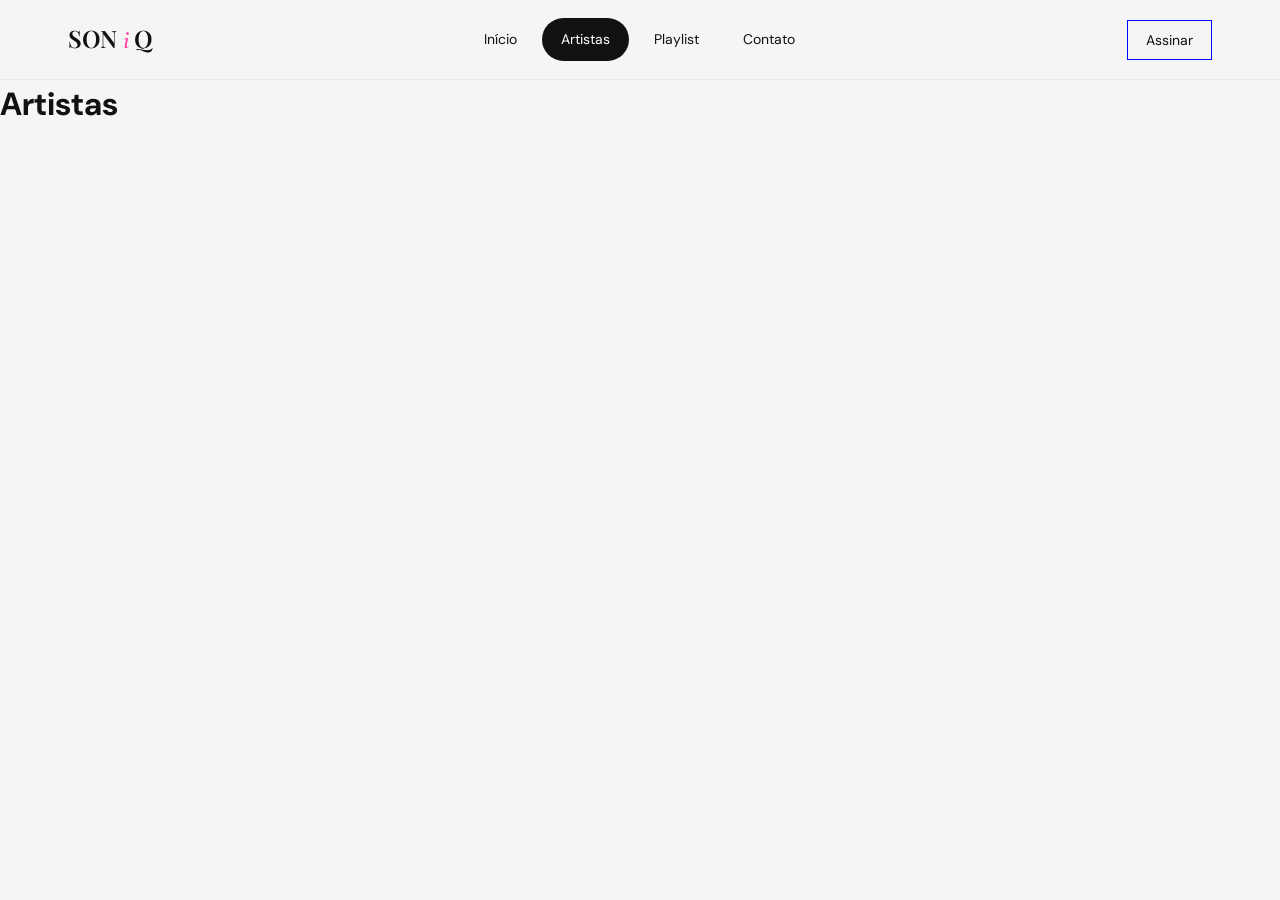
==== pages/artists.html @ d78ef084 "feat(header): add reusable navigation header component" ====
<!DOCTYPE html>
<html lang="pt-BR">
<head>
  <meta charset="UTF-8">
  <meta name="viewport" content="width=device-width, initial-scale=1.0">
  <title>SONIQ - Música que fica com você</title>
  <link rel="stylesheet" href="../styles/index.css">
</head>
<body>
  <app-header current="artistas"></app-header>

  <h1>Artistas</h1>

  <script type="module" src="../js/components/app-header.js"></script>
</body>
</html>
---- styles/index.css ----
@import url('https://fonts.googleapis.com/css2?family=Bebas+Neue&family=Cormorant+Garamond:ital,wght@0,300..700;1,300..700&family=DM+Sans:ital,opsz,wght@0,9..40,100..1000;1,9..40,100..1000&family=Playfair+Display:ital,wght@0,400..900;1,400..900&display=swap');

@import url(./base/reset.css);
@import url(./base/variables.css);

@import url(./global.css);

@import url(./layouts/header.css);

@import url(./utilities/responsive.css);
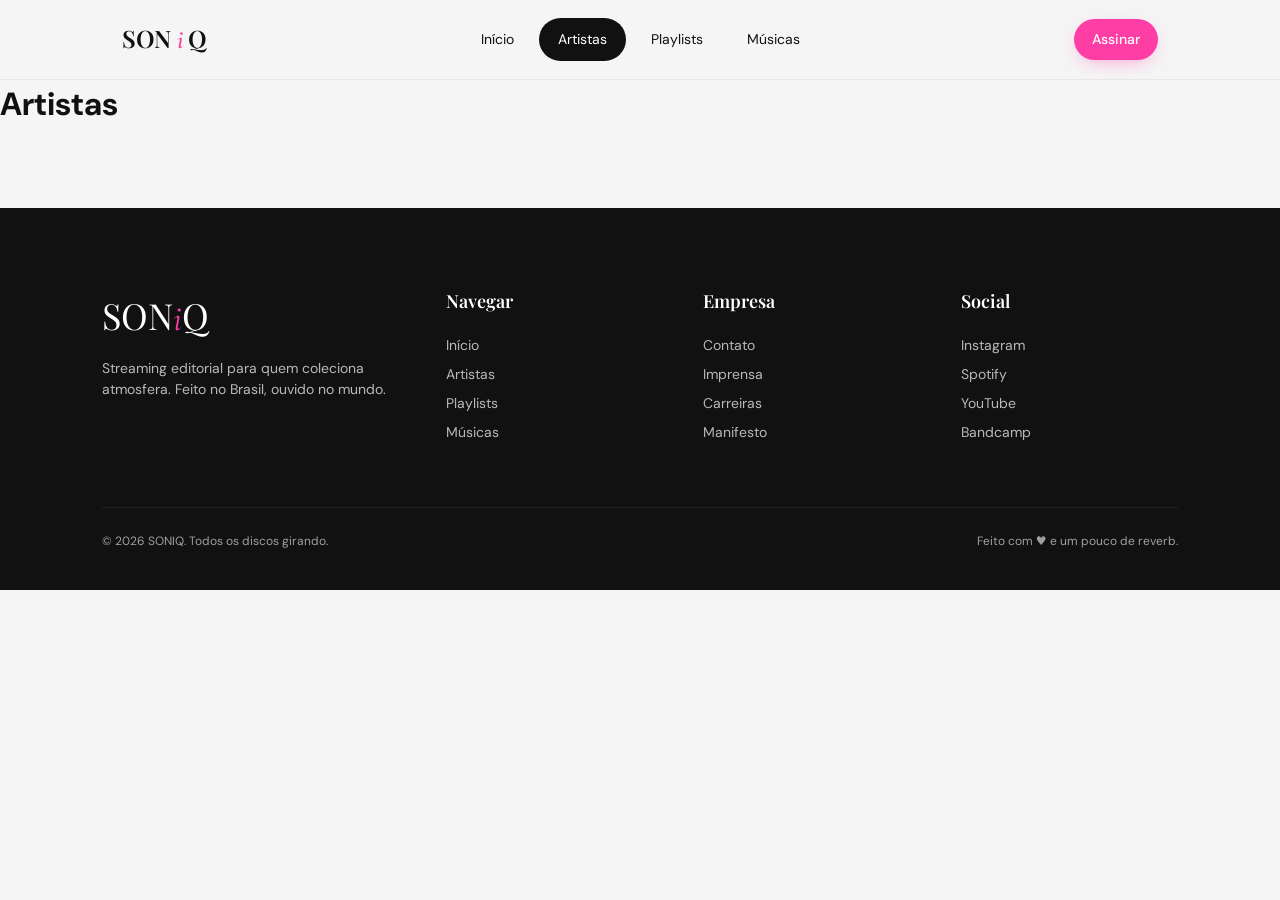
==== commit da0a2b22: "Merge pull request #5 from mdouracyfreire/develop Develop" ====
--- a/pages/artists.html
+++ b/pages/artists.html
@@ -7,10 +7,11 @@
   <link rel="stylesheet" href="../styles/index.css">
 </head>
 <body>
-  <app-header current="artistas"></app-header>
+  <app-header current="artists"></app-header>
 
   <h1>Artistas</h1>
 
-  <script type="module" src="../js/components/app-header.js"></script>
+  <app-footer></footer>
+  <script type="module" src="../js/main.js"></script>
 </body>
 </html>
--- a/styles/index.css
+++ b/styles/index.css
@@ -5,6 +5,18 @@
 
 @import url(./global.css);
 
+@import url(./components/button.css);
+@import url(./components/card.css);
+@import url(./components/section.css);
+@import url(./components/carousel.css);
+
 @import url(./layouts/header.css);
+@import url(./layouts/hero.css);
+@import url(./layouts/about.css);
+@import url(./layouts/benefits.css);
+@import url(./layouts/testimonials.css);
+@import url(./layouts/cta.css);
+@import url(./layouts/footer.css);
 
-@import url(./utilities/responsive.css);+@import url(./utilities/responsive.css);
+@import url(./utilities/animations.css);
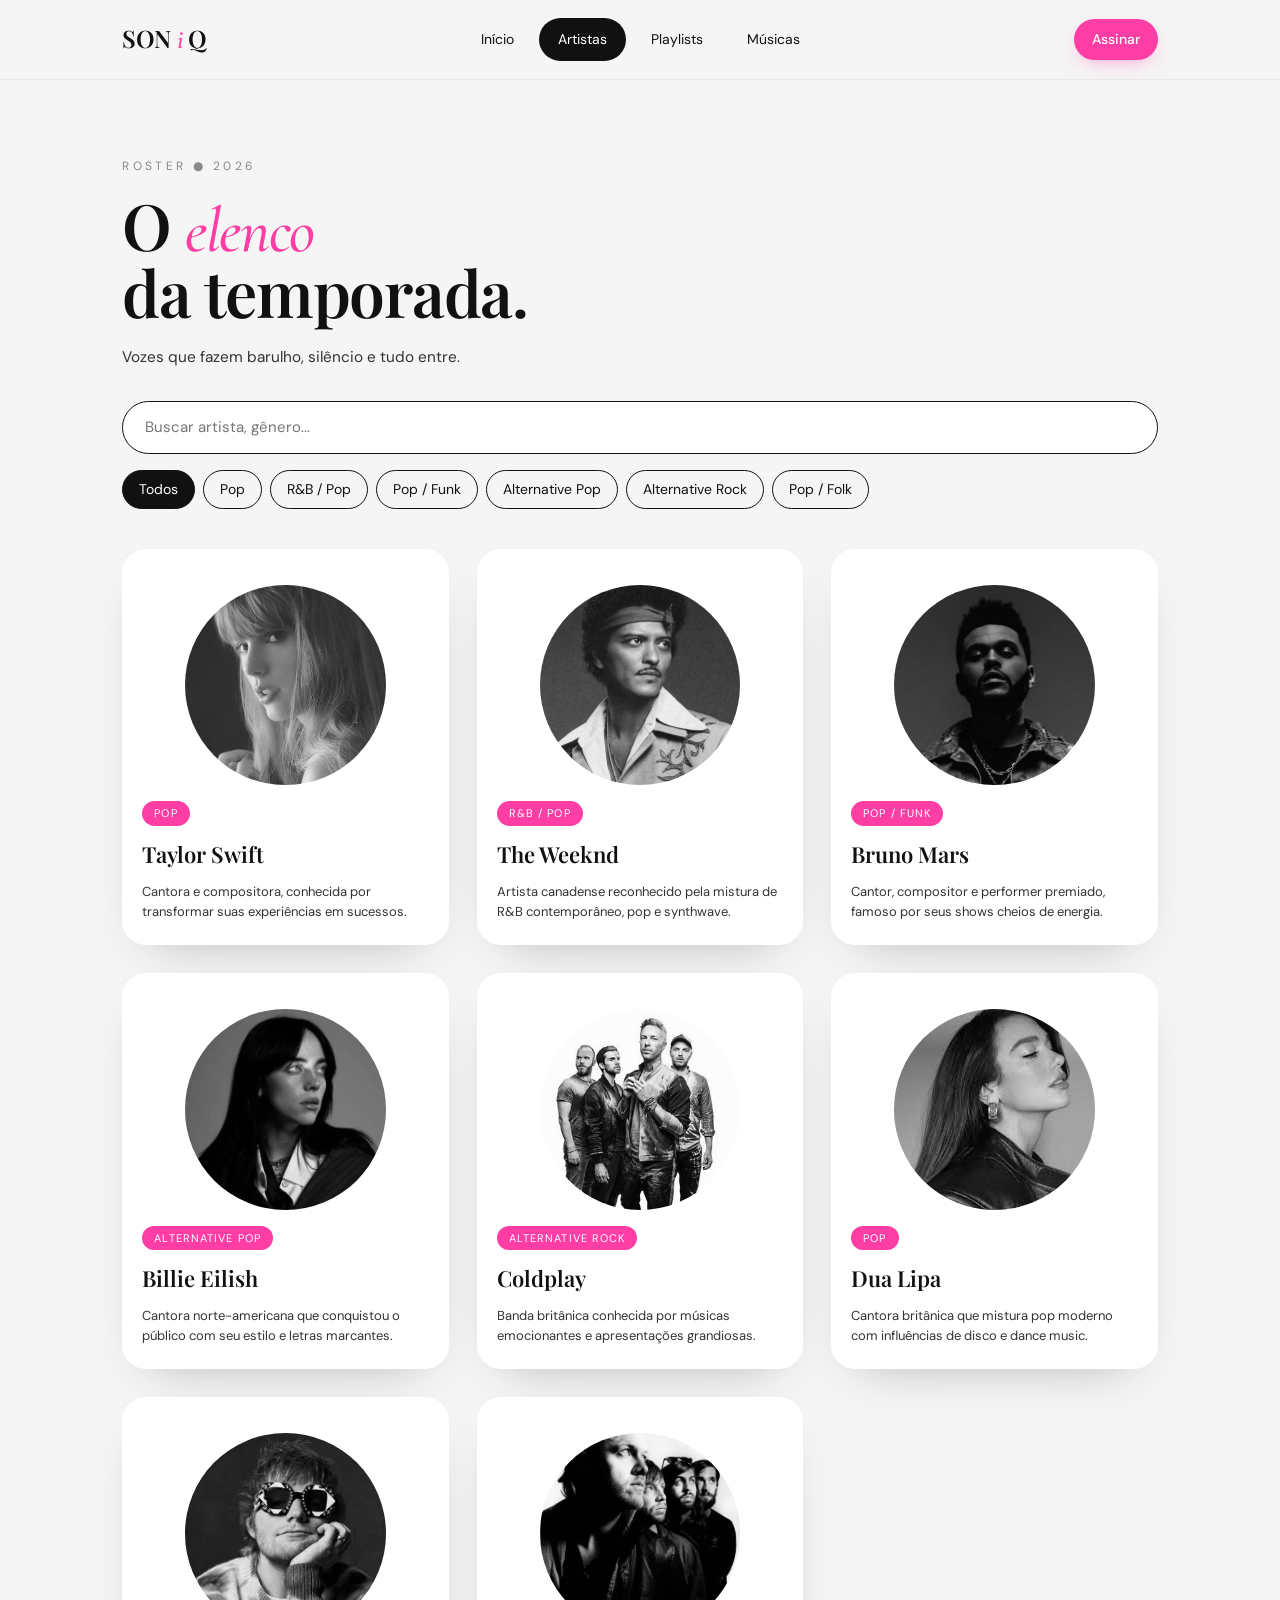
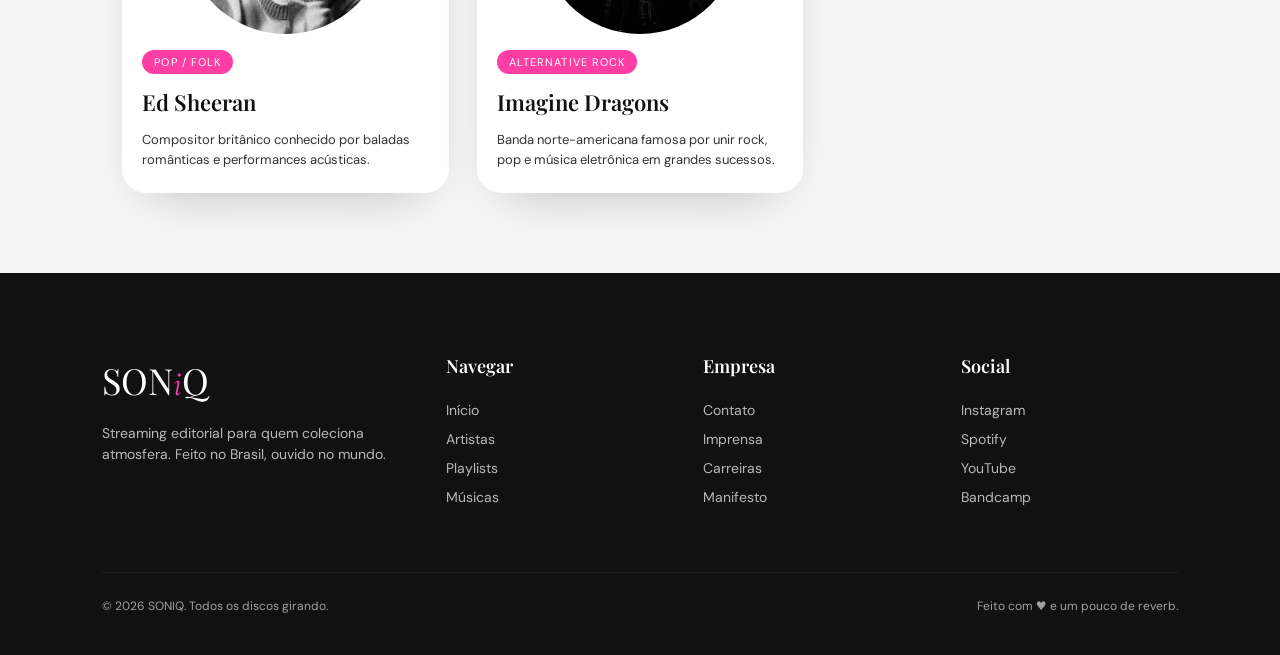
==== commit eb8db286: "feat(artists): add searchable and filterable artists page" ====
--- a/pages/artists.html
+++ b/pages/artists.html
@@ -9,7 +9,23 @@
 <body>
   <app-header current="artists"></app-header>
 
-  <h1>Artistas</h1>
+  <main>
+    <section class="page__head container reveal">
+      <p class="eyebrow">Roster ● 2026</p>
+      <h1 class="display">O <span class="script">elenco</span> <span class="line__break">da temporada.</span></h1>
+      <p class="lede">Vozes que fazem barulho, silêncio e tudo entre.</p>
+    </section>
+
+    <section class="container reveal">
+      <div class="toolbar">
+        <input id="artist-search" type="search" placeholder="Buscar artista, gênero..." aria-label="Buscar artista" />
+        <div class="chips" id="genre-chips"></div>
+      </div>
+
+      <div id="artists-grid" class="grid grid__cards"></div>
+      <p id="artists-empty" class="empty" hidden>Nenhum artista encontrado.</p>
+    </section>
+  </main>
 
   <app-footer></footer>
   <script type="module" src="../js/main.js"></script>
--- a/styles/index.css
+++ b/styles/index.css
@@ -9,8 +9,10 @@
 @import url(./components/card.css);
 @import url(./components/section.css);
 @import url(./components/carousel.css);
+@import url(./components/toolbar.css);
 
 @import url(./layouts/header.css);
+@import url(./layouts/page-head.css);
 @import url(./layouts/hero.css);
 @import url(./layouts/about.css);
 @import url(./layouts/benefits.css);
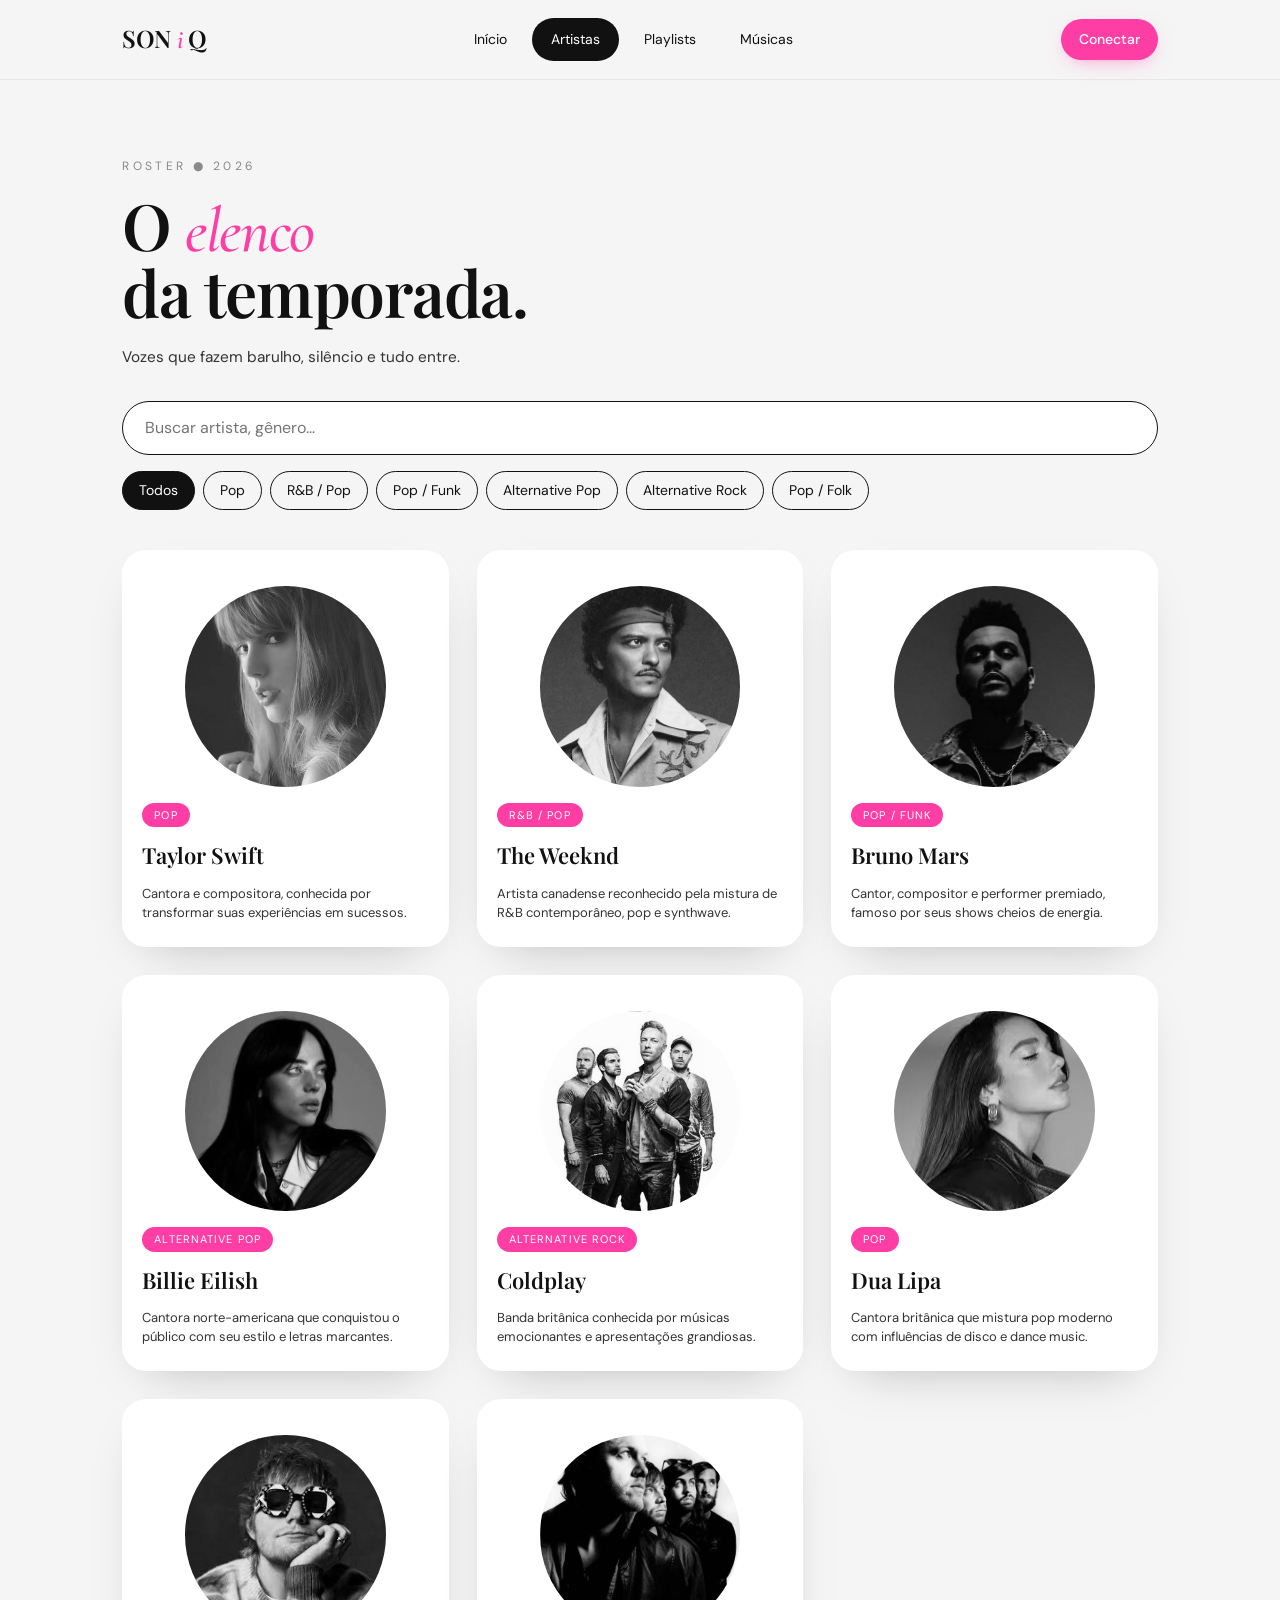
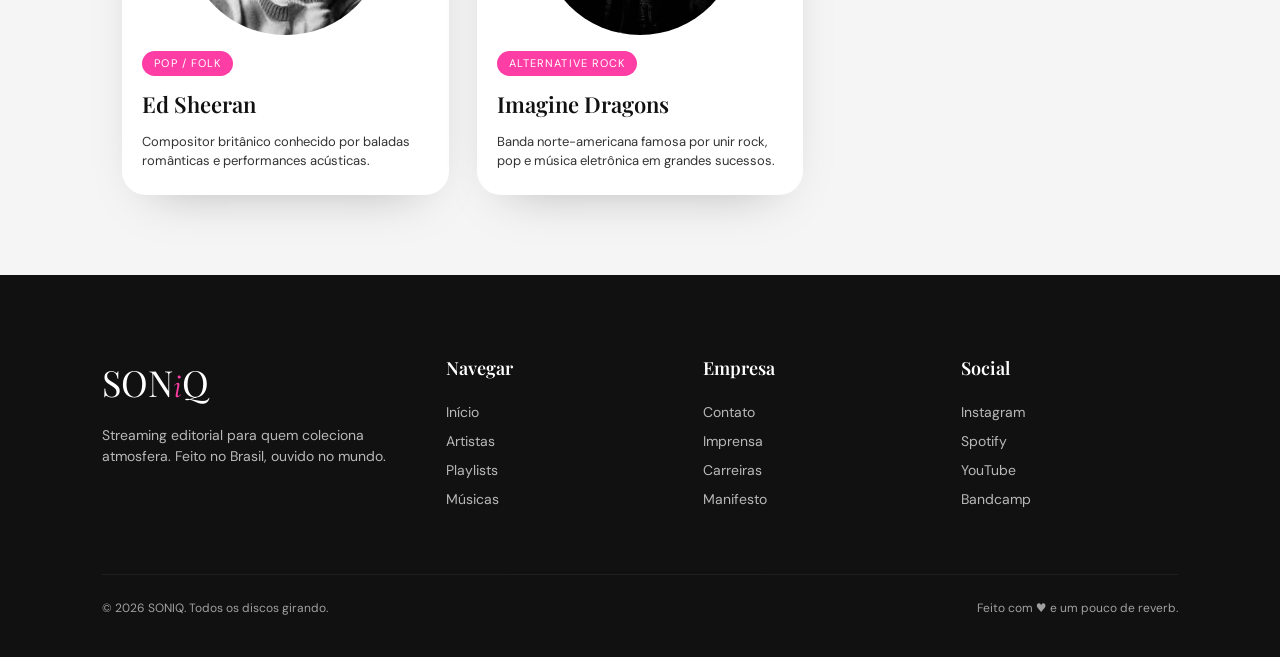
==== commit f859ac24: "feat(ui): add reveal animations and smooth scroll behavior" ====
--- a/pages/artists.html
+++ b/pages/artists.html
@@ -1,11 +1,14 @@
 <!DOCTYPE html>
 <html lang="pt-BR">
+
 <head>
   <meta charset="UTF-8">
   <meta name="viewport" content="width=device-width, initial-scale=1.0">
   <title>SONIQ - Música que fica com você</title>
   <link rel="stylesheet" href="../styles/index.css">
+  <link rel="shortcut icon" href="../assets/icons/logo.svg" type="image/x-icon">
 </head>
+
 <body>
   <app-header current="artists"></app-header>
 
@@ -28,6 +31,7 @@
   </main>
 
   <app-footer></footer>
-  <script type="module" src="../js/main.js"></script>
+    <script type="module" src="../js/main.js"></script>
 </body>
+
 </html>
--- a/styles/index.css
+++ b/styles/index.css
@@ -10,6 +10,7 @@
 @import url(./components/section.css);
 @import url(./components/carousel.css);
 @import url(./components/toolbar.css);
+@import url(./components/search.css);
 
 @import url(./layouts/header.css);
 @import url(./layouts/page-head.css);
@@ -19,6 +20,7 @@
 @import url(./layouts/testimonials.css);
 @import url(./layouts/cta.css);
 @import url(./layouts/footer.css);
+@import url(./layouts/contact.css);
 
 @import url(./utilities/responsive.css);
 @import url(./utilities/animations.css);
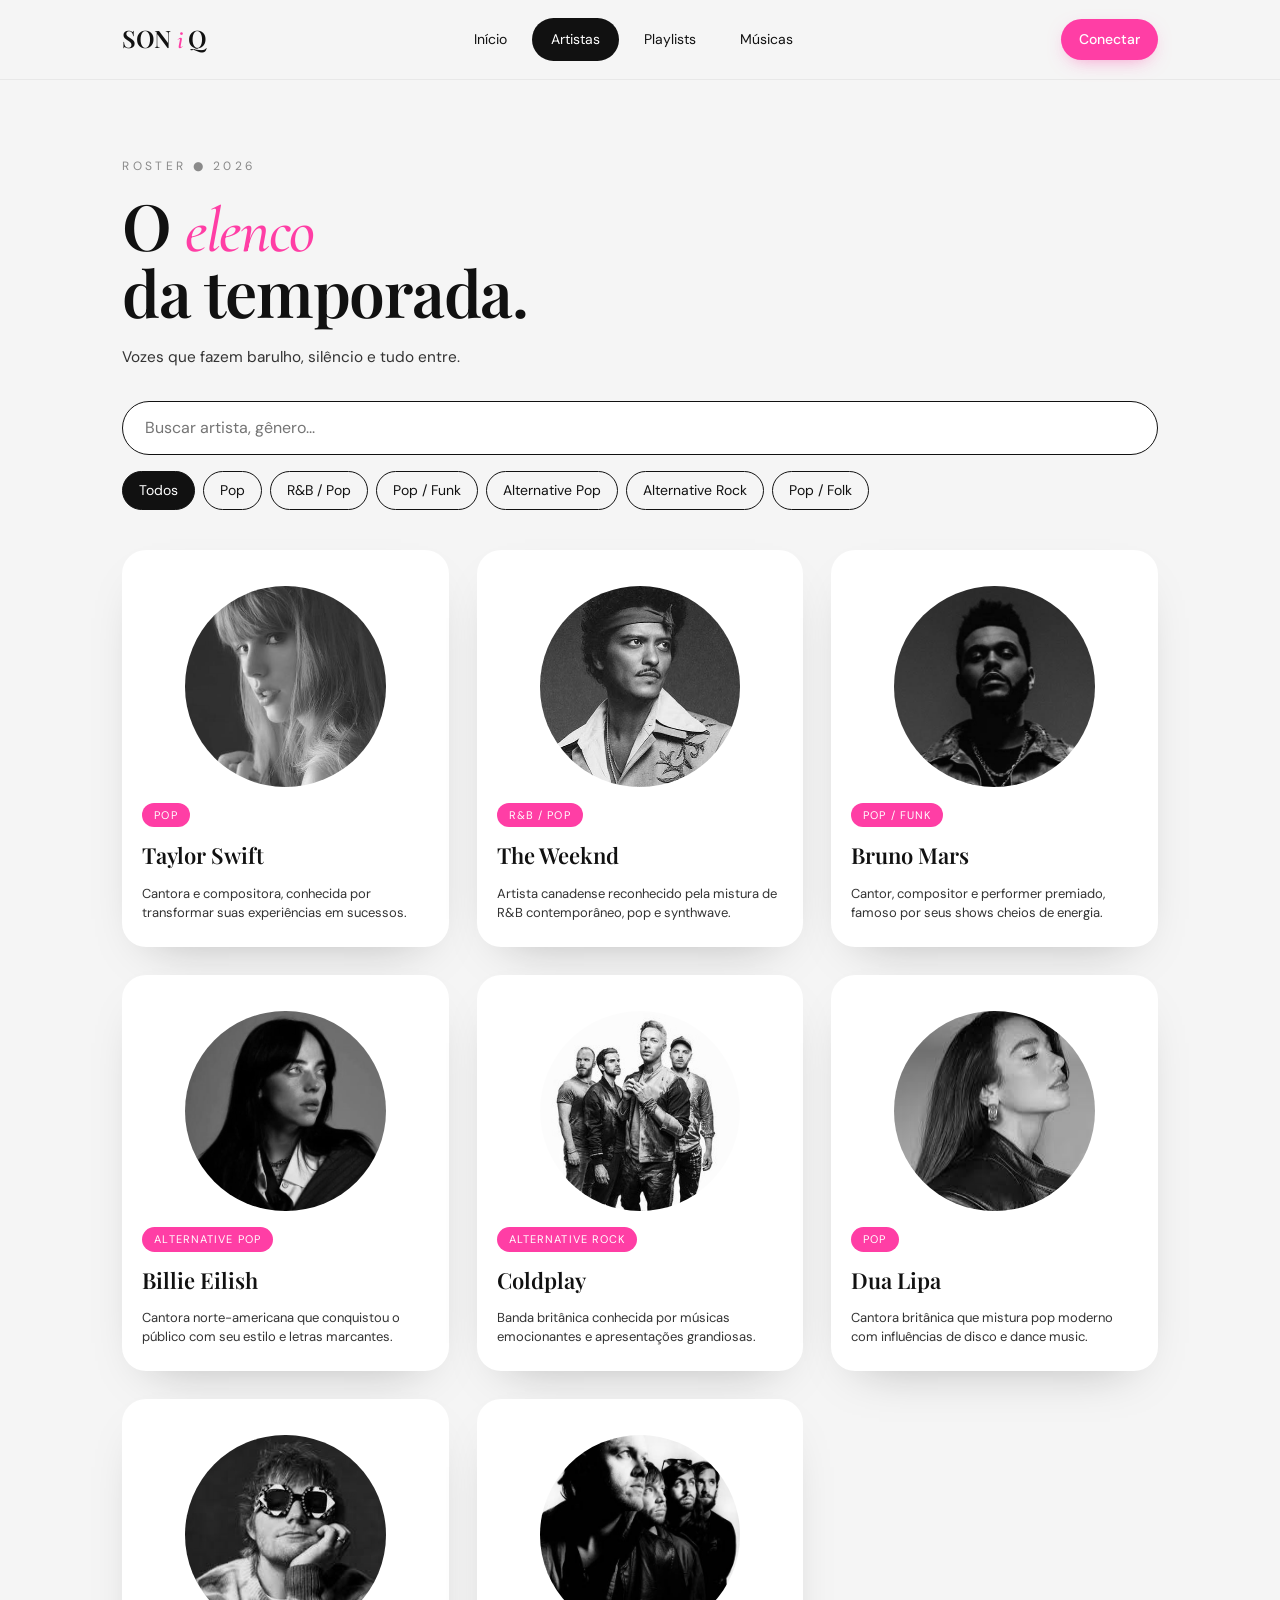
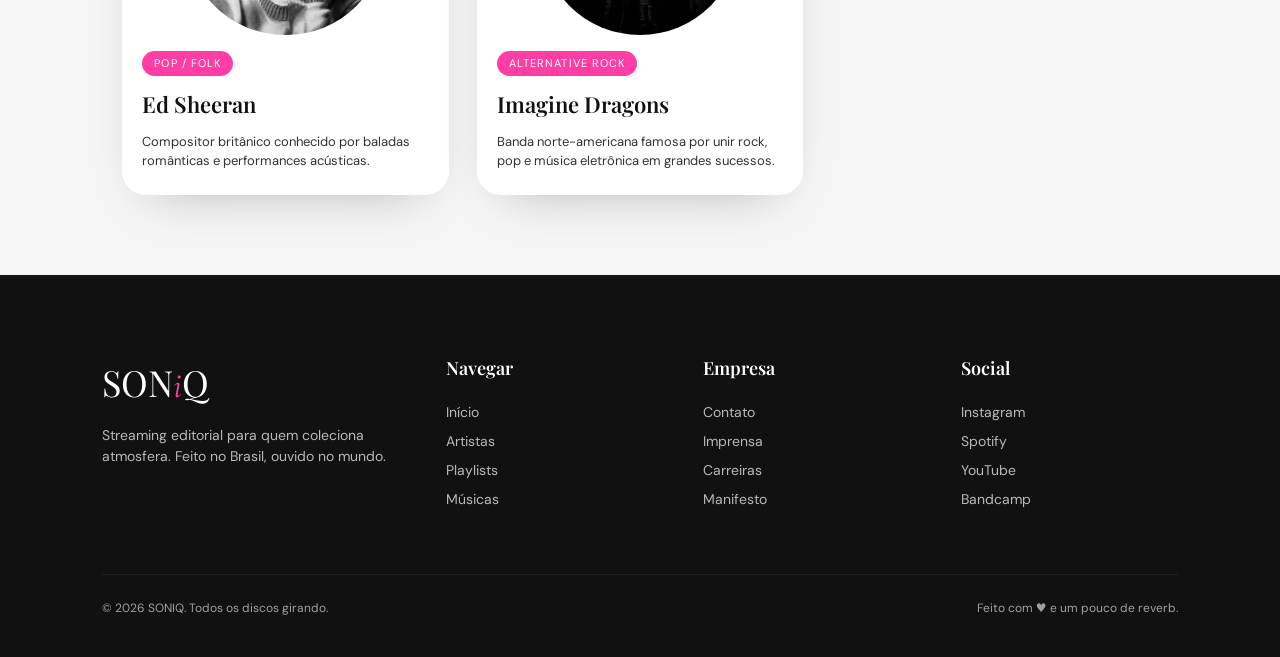
==== commit 9214607b: "fix(reveal): adjust reveal animation flow" ====
--- a/pages/artists.html
+++ b/pages/artists.html
@@ -12,14 +12,14 @@
 <body>
   <app-header current="artists"></app-header>
 
-  <main>
-    <section class="page__head container reveal">
+  <main class="reveal">
+    <section class="page__head container">
       <p class="eyebrow">Roster ● 2026</p>
       <h1 class="display">O <span class="script">elenco</span> <span class="line__break">da temporada.</span></h1>
       <p class="lede">Vozes que fazem barulho, silêncio e tudo entre.</p>
     </section>
 
-    <section class="container reveal">
+    <section class="container">
       <div class="toolbar">
         <input id="artist-search" type="search" placeholder="Buscar artista, gênero..." aria-label="Buscar artista" />
         <div class="chips" id="genre-chips"></div>
